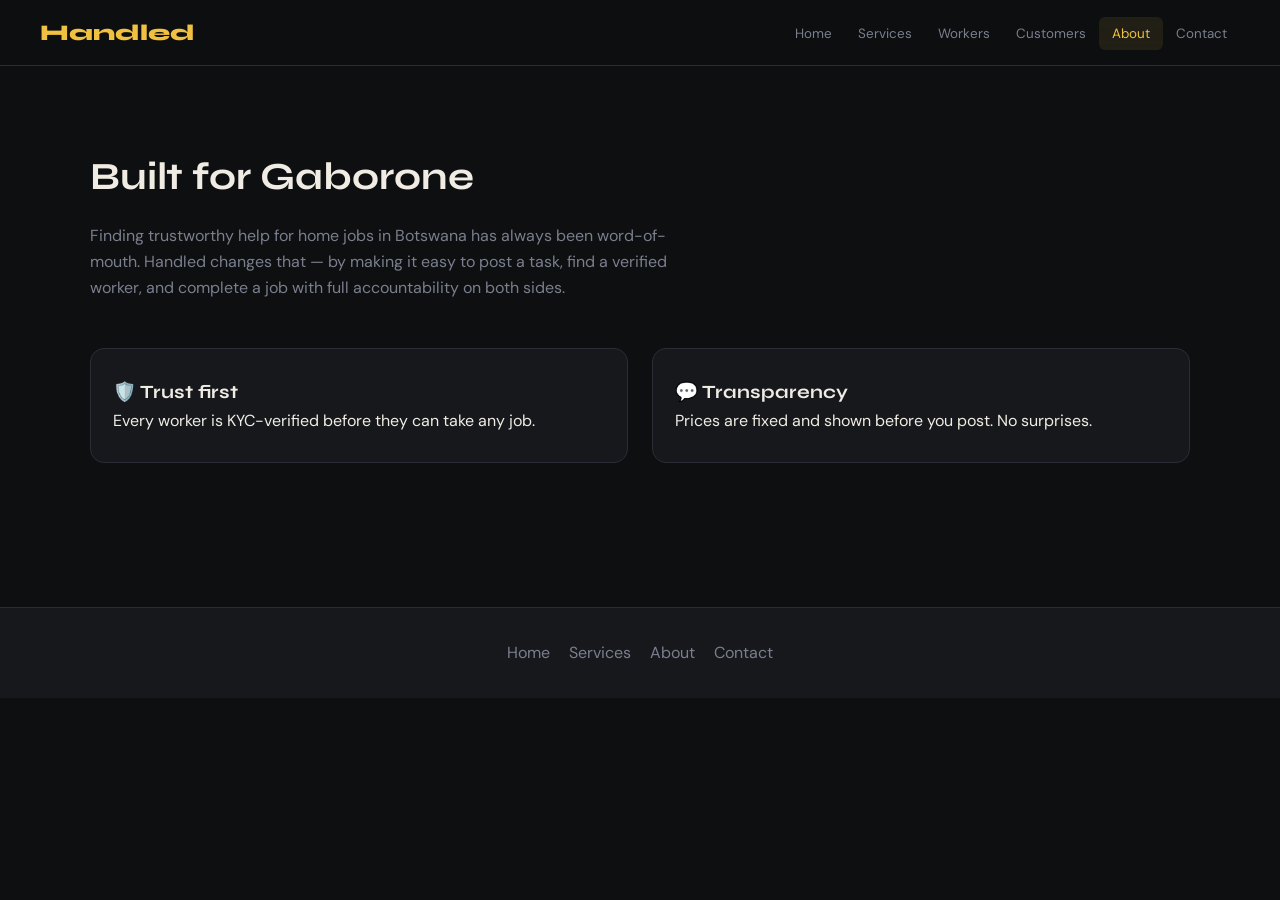
==== about.html @ d00cb19a "Add about.html with initial content and styles" ====
<!DOCTYPE html>
<html lang="en">
<head>
  <meta charset="UTF-8" />
  <meta name="viewport" content="width=device-width, initial-scale=1.0" />
  <title>Handled - About Us</title>
  <link rel="preconnect" href="https://fonts.googleapis.com" />
  <link href="https://fonts.googleapis.com/css2?family=Syne:wght@400;600;700;800&family=DM+Sans:wght@300;400;500;600&display=swap" rel="stylesheet" />
  <style>
    :root {
      --bg: #0e0f11; --surface: #16181c; --border: #2a2d35; --accent: #f0c040; --text: #f0ece4; --muted: #7a7f8e; --radius: 14px;
    }
    *, *::before, *::after { box-sizing: border-box; margin: 0; padding: 0; }
    body { font-family: 'DM Sans', sans-serif; background: var(--bg); color: var(--text); line-height: 1.6; padding-top: 66px;}
    h2, h3 { font-family: 'Syne', sans-serif; }
    nav { position: fixed; top: 0; left: 0; right: 0; z-index: 1000; background: rgba(14,15,17,.92); backdrop-filter: blur(18px); display: flex; align-items: center; justify-content: space-between; padding: 0 2.5rem; height: 66px; border-bottom: 1px solid var(--border); }
    .nav-brand { font-family: 'Syne', sans-serif; font-weight: 800; color: var(--accent); text-decoration: none; font-size: 1.4rem;}
    .nav-links { display: flex; list-style: none; }
    .nav-links a { padding: 8px 13px; font-size: .84rem; color: var(--muted); text-decoration: none; }
    .nav-links a.active { color: var(--accent); background: rgba(240,192,64,.09); border-radius: 6px; }
    .section { padding: 5rem 2.5rem; }
    .section-inner { max-width: 1100px; margin: 0 auto; }
    .values-grid { display: grid; grid-template-columns: repeat(auto-fit, minmax(200px, 1fr)); gap: 1.5rem; }
    .value-card { background: var(--surface); border: 1px solid var(--border); border-radius: var(--radius); padding: 1.8rem 1.4rem; }
    footer { background: var(--surface); text-align: center; padding: 2rem; margin-top: 4rem; border-top: 1px solid var(--border); }
    footer a { color: var(--muted); text-decoration: none; margin: 0 .6rem; }
  </style>
</head>
<body>

<nav>
  <a class="nav-brand" href="index.html">Handled</a>
  <ul class="nav-links">
    <li><a href="index.html">Home</a></li>
    <li><a href="services.html">Services</a></li>
    <li><a href="workers.html">Workers</a></li>
    <li><a href="customers.html">Customers</a></li>
    <li><a href="about.html" class="active">About</a></li>
    <li><a href="contact.html">Contact</a></li>
  </ul>
</nav>

<div class="page" id="page-about" style="display:block;">
  <section class="section">
    <div class="section-inner">
      <h2 style="font-size: 2.4rem; margin-bottom: 1rem;">Built for Gaborone</h2>
      <p style="max-width:620px; color:var(--muted); margin-bottom:3rem;">Finding trustworthy help for home jobs in Botswana has always been word-of-mouth. Handled changes that — by making it easy to post a task, find a verified worker, and complete a job with full accountability on both sides.</p>
      <div class="values-grid">
        <div class="value-card"><h3>🛡️ Trust first</h3><p>Every worker is KYC-verified before they can take any job.</p></div>
        <div class="value-card"><h3>💬 Transparency</h3><p>Prices are fixed and shown before you post. No surprises.</p></div>
      </div>
    </div>
  </section>
  <footer>
    <a href="index.html">Home</a><a href="services.html">Services</a><a href="about.html">About</a><a href="contact.html">Contact</a>
  </footer>
</div>

</body>
</html>
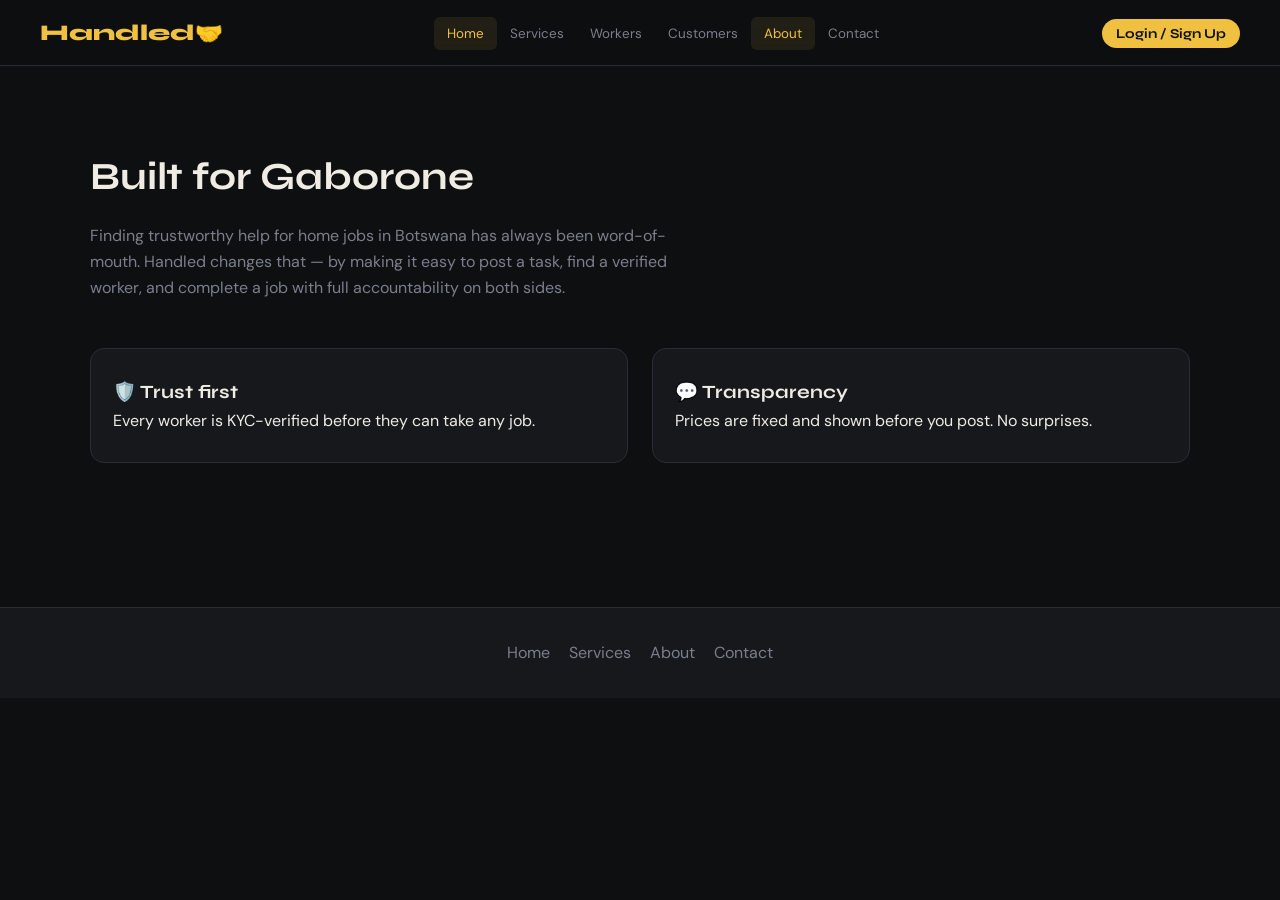
==== commit 5f44b0b0: "Update about.html" ====
--- a/about.html
+++ b/about.html
@@ -27,17 +27,20 @@
   </style>
 </head>
 <body>
-
-<nav>
-  <a class="nav-brand" href="index.html">Handled</a>
-  <ul class="nav-links">
-    <li><a href="index.html">Home</a></li>
+  
+  <nav aria-label="Main navigation">
+  <a class="nav-brand" href="index.html">Handled🤝</a>
+  <ul class="nav-links" role="list">
+    <li><a href="index.html" class="active">Home</a></li>
     <li><a href="services.html">Services</a></li>
     <li><a href="workers.html">Workers</a></li>
     <li><a href="customers.html">Customers</a></li>
     <li><a href="about.html" class="active">About</a></li>
     <li><a href="contact.html">Contact</a></li>
   </ul>
+  <div class="nav-right">
+    <a href="customers.html" style="font-size: .85rem; font-weight: 700; color: #0e0f11; background: var(--accent); text-decoration: none; padding: 6px 14px; border-radius: 20px; font-family: 'Syne', sans-serif;">Login / Sign Up</a>
+  </div>
 </nav>
 
 <div class="page" id="page-about" style="display:block;">
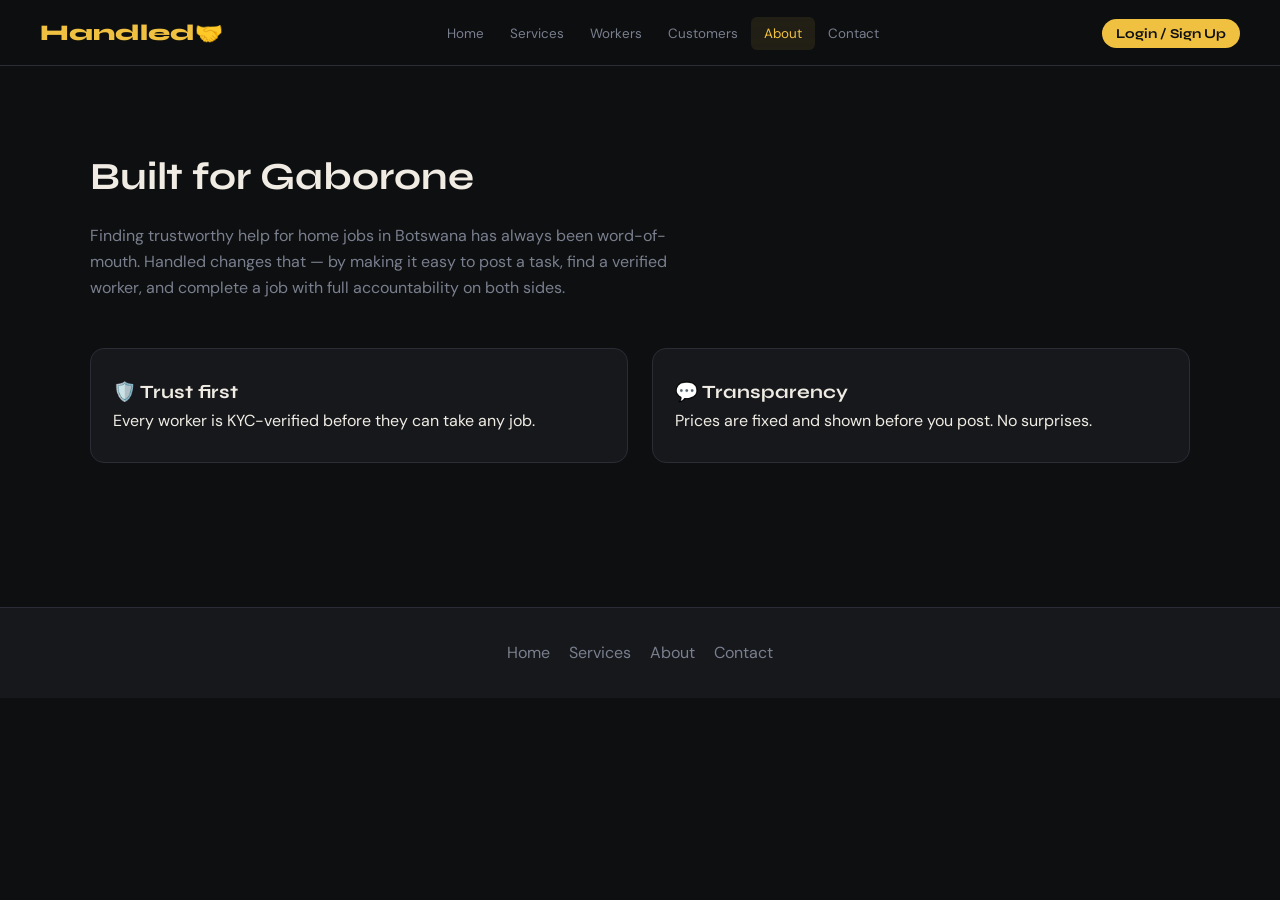
==== commit df4b93ec: "Update navigation links in about.html Removed 'active' class from Home link in navigation." ====
--- a/about.html
+++ b/about.html
@@ -31,7 +31,7 @@
   <nav aria-label="Main navigation">
   <a class="nav-brand" href="index.html">Handled🤝</a>
   <ul class="nav-links" role="list">
-    <li><a href="index.html" class="active">Home</a></li>
+    <li><a href="index.html">Home</a></li>
     <li><a href="services.html">Services</a></li>
     <li><a href="workers.html">Workers</a></li>
     <li><a href="customers.html">Customers</a></li>
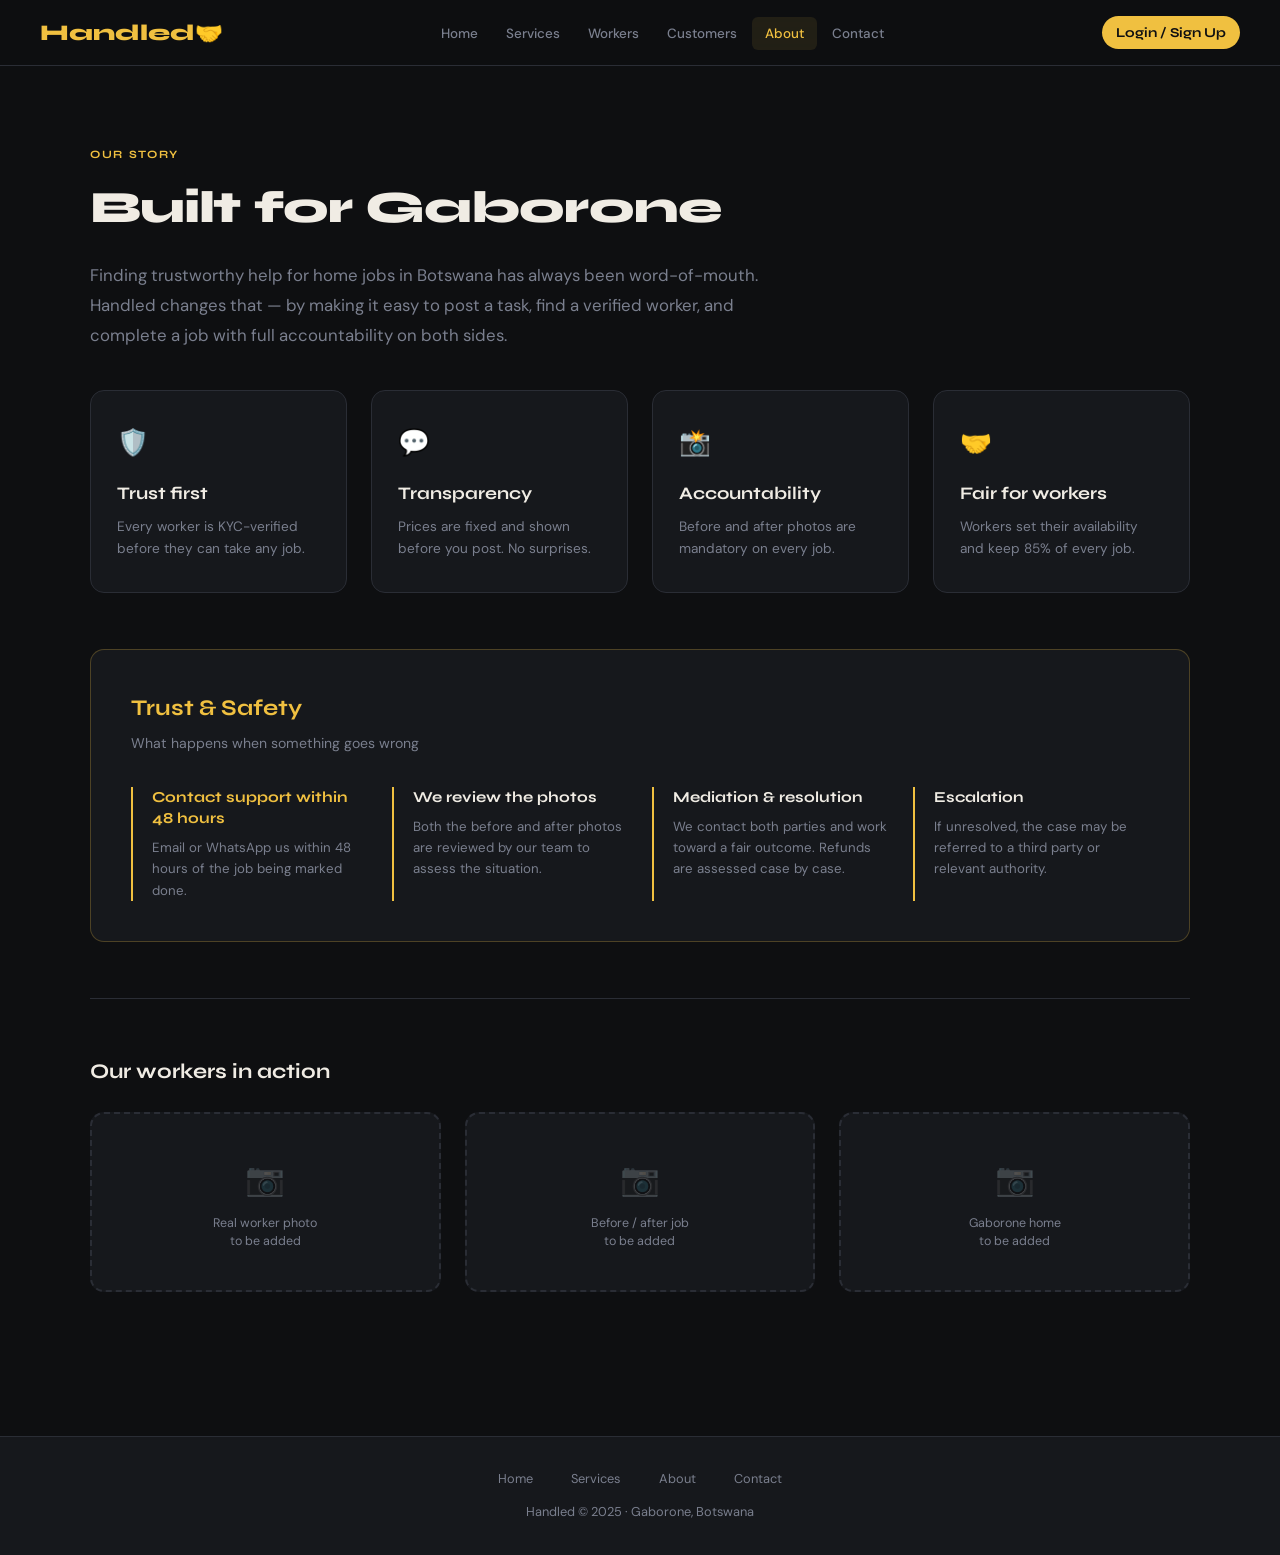
==== commit 703b01e2: "Refactor about.html for improved structure and styles" ====
--- a/about.html
+++ b/about.html
@@ -8,29 +8,66 @@
   <link href="https://fonts.googleapis.com/css2?family=Syne:wght@400;600;700;800&family=DM+Sans:wght@300;400;500;600&display=swap" rel="stylesheet" />
   <style>
     :root {
-      --bg: #0e0f11; --surface: #16181c; --border: #2a2d35; --accent: #f0c040; --text: #f0ece4; --muted: #7a7f8e; --radius: 14px;
+      --bg: #0e0f11; --surface: #16181c; --surface2: #1e2127; --border: #2a2d35;
+      --accent: #f0c040; --text: #f0ece4; --muted: #7a7f8e; --radius: 14px; --radius-sm: 8px;
     }
     *, *::before, *::after { box-sizing: border-box; margin: 0; padding: 0; }
     body { font-family: 'DM Sans', sans-serif; background: var(--bg); color: var(--text); line-height: 1.6; padding-top: 66px;}
-    h2, h3 { font-family: 'Syne', sans-serif; }
+    h1, h2, h3, h4 { font-family: 'Syne', sans-serif; }
+    
+    /* Navbar Styles */
     nav { position: fixed; top: 0; left: 0; right: 0; z-index: 1000; background: rgba(14,15,17,.92); backdrop-filter: blur(18px); display: flex; align-items: center; justify-content: space-between; padding: 0 2.5rem; height: 66px; border-bottom: 1px solid var(--border); }
-    .nav-brand { font-family: 'Syne', sans-serif; font-weight: 800; color: var(--accent); text-decoration: none; font-size: 1.4rem;}
-    .nav-links { display: flex; list-style: none; }
-    .nav-links a { padding: 8px 13px; font-size: .84rem; color: var(--muted); text-decoration: none; }
+    .nav-brand { font-family: 'Syne', sans-serif; font-weight: 800; font-size: 1.4rem; color: var(--accent); text-decoration: none; }
+    .nav-links { display: flex; gap: 2px; list-style: none; }
+    .nav-links a { padding: 8px 13px; font-size: .84rem; font-weight: 500; color: var(--muted); text-decoration: none; }
     .nav-links a.active { color: var(--accent); background: rgba(240,192,64,.09); border-radius: 6px; }
+    .nav-right { display: flex; align-items: center; gap: .8rem; }
+    .nav-right a { font-size: .85rem; font-weight: 700; color: #0e0f11; background: var(--accent); text-decoration: none; padding: 6px 14px; border-radius: 20px; font-family: 'Syne', sans-serif; }
+    
+    /* Layout Configurations */
     .section { padding: 5rem 2.5rem; }
     .section-inner { max-width: 1100px; margin: 0 auto; }
-    .values-grid { display: grid; grid-template-columns: repeat(auto-fit, minmax(200px, 1fr)); gap: 1.5rem; }
-    .value-card { background: var(--surface); border: 1px solid var(--border); border-radius: var(--radius); padding: 1.8rem 1.4rem; }
-    footer { background: var(--surface); text-align: center; padding: 2rem; margin-top: 4rem; border-top: 1px solid var(--border); }
+    .section-label { font-size: .7rem; font-weight: 700; text-transform: uppercase; letter-spacing: .15em; color: var(--accent); margin-bottom: .5rem; font-family: 'Syne', sans-serif; }
+    .section-title { font-size: clamp(2rem, 4vw, 2.8rem); font-weight: 800; margin-bottom: 1rem; letter-spacing: -.02em; }
+    
+    /* Values 4-Column Grid */
+    .values-grid { display: grid; grid-template-columns: repeat(auto-fit, minmax(220px, 1fr)); gap: 1.5rem; margin-top: 2.5rem; }
+    .value-card { background: var(--surface); border: 1px solid var(--border); border-radius: var(--radius); padding: 2rem 1.6rem; transition: all .22s; }
+    .value-card:hover { border-color: rgba(240,192,64,.3); transform: translateY(-2px); }
+    .value-icon { font-size: 1.6rem; margin-bottom: 1rem; display: block; }
+    .value-card h3 { font-size: 1.1rem; margin-bottom: .5rem; font-weight: 700; }
+    .value-card p { font-size: .85rem; color: var(--muted); line-height: 1.6; }
+    
+    /* Trust & Safety Panel Box */
+    .trust-section { background: var(--surface); border: 1px solid rgba(240,192,64,0.25); border-radius: var(--radius); padding: 2.5rem; margin-top: 3.5rem; }
+    .trust-section h3 { font-size: 1.4rem; font-weight: 700; margin-bottom: .4rem; color: var(--accent); }
+    .trust-section > p { font-size: .88rem; color: var(--muted); margin-bottom: 2rem; }
+    
+    /* Trust Workflow Steps (Horizontal with side borders) */
+    .trust-steps { display: grid; grid-template-columns: repeat(auto-fit, minmax(220px, 1fr)); gap: 1.5rem; }
+    .trust-step { border-left: 2px solid var(--accent); padding-left: 1.2rem; }
+    .trust-step h4 { font-size: .95rem; font-weight: 700; margin-bottom: .5rem; color: var(--text); line-height: 1.4; }
+    .trust-step p { font-size: .83rem; color: var(--muted); line-height: 1.6; }
+    
+    /* Photo Placeholders Section */
+    .photo-grid { display: grid; grid-template-columns: repeat(auto-fit, minmax(250px, 1fr)); gap: 1.5rem; margin-top: 1.5rem; }
+    .photo-placeholder { background: var(--surface); border: 2px dashed var(--border); border-radius: var(--radius); display: flex; flex-direction: column; align-items: center; justify-content: center; gap: .6rem; padding: 3rem 1.5rem; text-align: center; height: 180px; }
+    .photo-placeholder .ph-icon { font-size: 2rem; opacity: .25; }
+    .photo-placeholder p { font-size: .78rem; color: var(--muted); line-height: 1.4; }
+    
+    .divider { height: 1px; background: var(--border); margin: 3.5rem 0; }
+    
+    /* Footer styles */
+    footer { background: var(--surface); text-align: center; padding: 2rem; margin-top: 4rem; border-top: 1px solid var(--border); color: var(--muted); font-size: .8rem; }
     footer a { color: var(--muted); text-decoration: none; margin: 0 .6rem; }
+    .footer-links { display: flex; justify-content: center; flex-wrap: wrap; gap: .3rem 1.2rem; margin-bottom: .8rem; }
   </style>
 </head>
 <body>
-  
-  <nav aria-label="Main navigation">
+
+<nav>
   <a class="nav-brand" href="index.html">Handled🤝</a>
-  <ul class="nav-links" role="list">
+  <ul class="nav-links">
     <li><a href="index.html">Home</a></li>
     <li><a href="services.html">Services</a></li>
     <li><a href="workers.html">Workers</a></li>
@@ -39,23 +76,92 @@
     <li><a href="contact.html">Contact</a></li>
   </ul>
   <div class="nav-right">
-    <a href="customers.html" style="font-size: .85rem; font-weight: 700; color: #0e0f11; background: var(--accent); text-decoration: none; padding: 6px 14px; border-radius: 20px; font-family: 'Syne', sans-serif;">Login / Sign Up</a>
+    <a href="customers.html">Login / Sign Up</a>
   </div>
 </nav>
 
-<div class="page" id="page-about" style="display:block;">
+<div class="page" style="display:block;">
   <section class="section">
     <div class="section-inner">
-      <h2 style="font-size: 2.4rem; margin-bottom: 1rem;">Built for Gaborone</h2>
-      <p style="max-width:620px; color:var(--muted); margin-bottom:3rem;">Finding trustworthy help for home jobs in Botswana has always been word-of-mouth. Handled changes that — by making it easy to post a task, find a verified worker, and complete a job with full accountability on both sides.</p>
+      <p class="section-label">Our story</p>
+      <h2 class="section-title">Built for Gaborone</h2>
+      <p style="max-width: 720px; color: var(--muted); font-size: 1.05rem; line-height: 1.8;">
+        Finding trustworthy help for home jobs in Botswana has always been word-of-mouth. Handled changes that — by making it easy to post a task, find a verified worker, and complete a job with full accountability on both sides.
+      </p>
+      
       <div class="values-grid">
-        <div class="value-card"><h3>🛡️ Trust first</h3><p>Every worker is KYC-verified before they can take any job.</p></div>
-        <div class="value-card"><h3>💬 Transparency</h3><p>Prices are fixed and shown before you post. No surprises.</p></div>
+        <div class="value-card">
+          <span class="value-icon">🛡️</span>
+          <h3>Trust first</h3>
+          <p>Every worker is KYC-verified before they can take any job.</p>
+        </div>
+        <div class="value-card">
+          <span class="value-icon">💬</span>
+          <h3>Transparency</h3>
+          <p>Prices are fixed and shown before you post. No surprises.</p>
+        </div>
+        <div class="value-card">
+          <span class="value-icon">📸</span>
+          <h3>Accountability</h3>
+          <p>Before and after photos are mandatory on every job.</p>
+        </div>
+        <div class="value-card">
+          <span class="value-icon">🤝</span>
+          <h3>Fair for workers</h3>
+          <p>Workers set their availability and keep 85% of every job.</p>
+        </div>
       </div>
+      
+      <div class="trust-section">
+        <h3>Trust & Safety</h3>
+        <p>What happens when something goes wrong</p>
+        
+        <div class="trust-steps">
+          <div class="trust-step">
+            <h4 style="color: var(--accent);">Contact support within 48 hours</h4>
+            <p>Email or WhatsApp us within 48 hours of the job being marked done.</p>
+          </div>
+          <div class="trust-step">
+            <h4>We review the photos</h4>
+            <p>Both the before and after photos are reviewed by our team to assess the situation.</p>
+          </div>
+          <div class="trust-step">
+            <h4>Mediation & resolution</h4>
+            <p>We contact both parties and work toward a fair outcome. Refunds are assessed case by case.</p>
+          </div>
+          <div class="trust-step">
+            <h4>Escalation</h4>
+            <p>If unresolved, the case may be referred to a third party or relevant authority.</p>
+          </div>
+        </div>
+      </div>
+      
+      <div class="divider"></div>
+      
+      <h3 style="margin-bottom: 1rem; font-size: 1.3rem;">Our workers in action</h3>
+      <div class="photo-grid">
+        <div class="photo-placeholder">
+          <div class="ph-icon">📷</div>
+          <p>Real worker photo<br>to be added</p>
+        </div>
+        <div class="photo-placeholder">
+          <div class="ph-icon">📷</div>
+          <p>Before / after job<br>to be added</p>
+        </div>
+        <div class="photo-placeholder">
+          <div class="ph-icon">📷</div>
+          <p>Gaborone home<br>to be added</p>
+        </div>
+      </div>
+
     </div>
   </section>
+  
   <footer>
-    <a href="index.html">Home</a><a href="services.html">Services</a><a href="about.html">About</a><a href="contact.html">Contact</a>
+    <div class="footer-links">
+      <a href="index.html">Home</a><a href="services.html">Services</a><a href="about.html">About</a><a href="contact.html">Contact</a>
+    </div>
+    <p>Handled &copy; 2025 &middot; Gaborone, Botswana</p>
   </footer>
 </div>
 
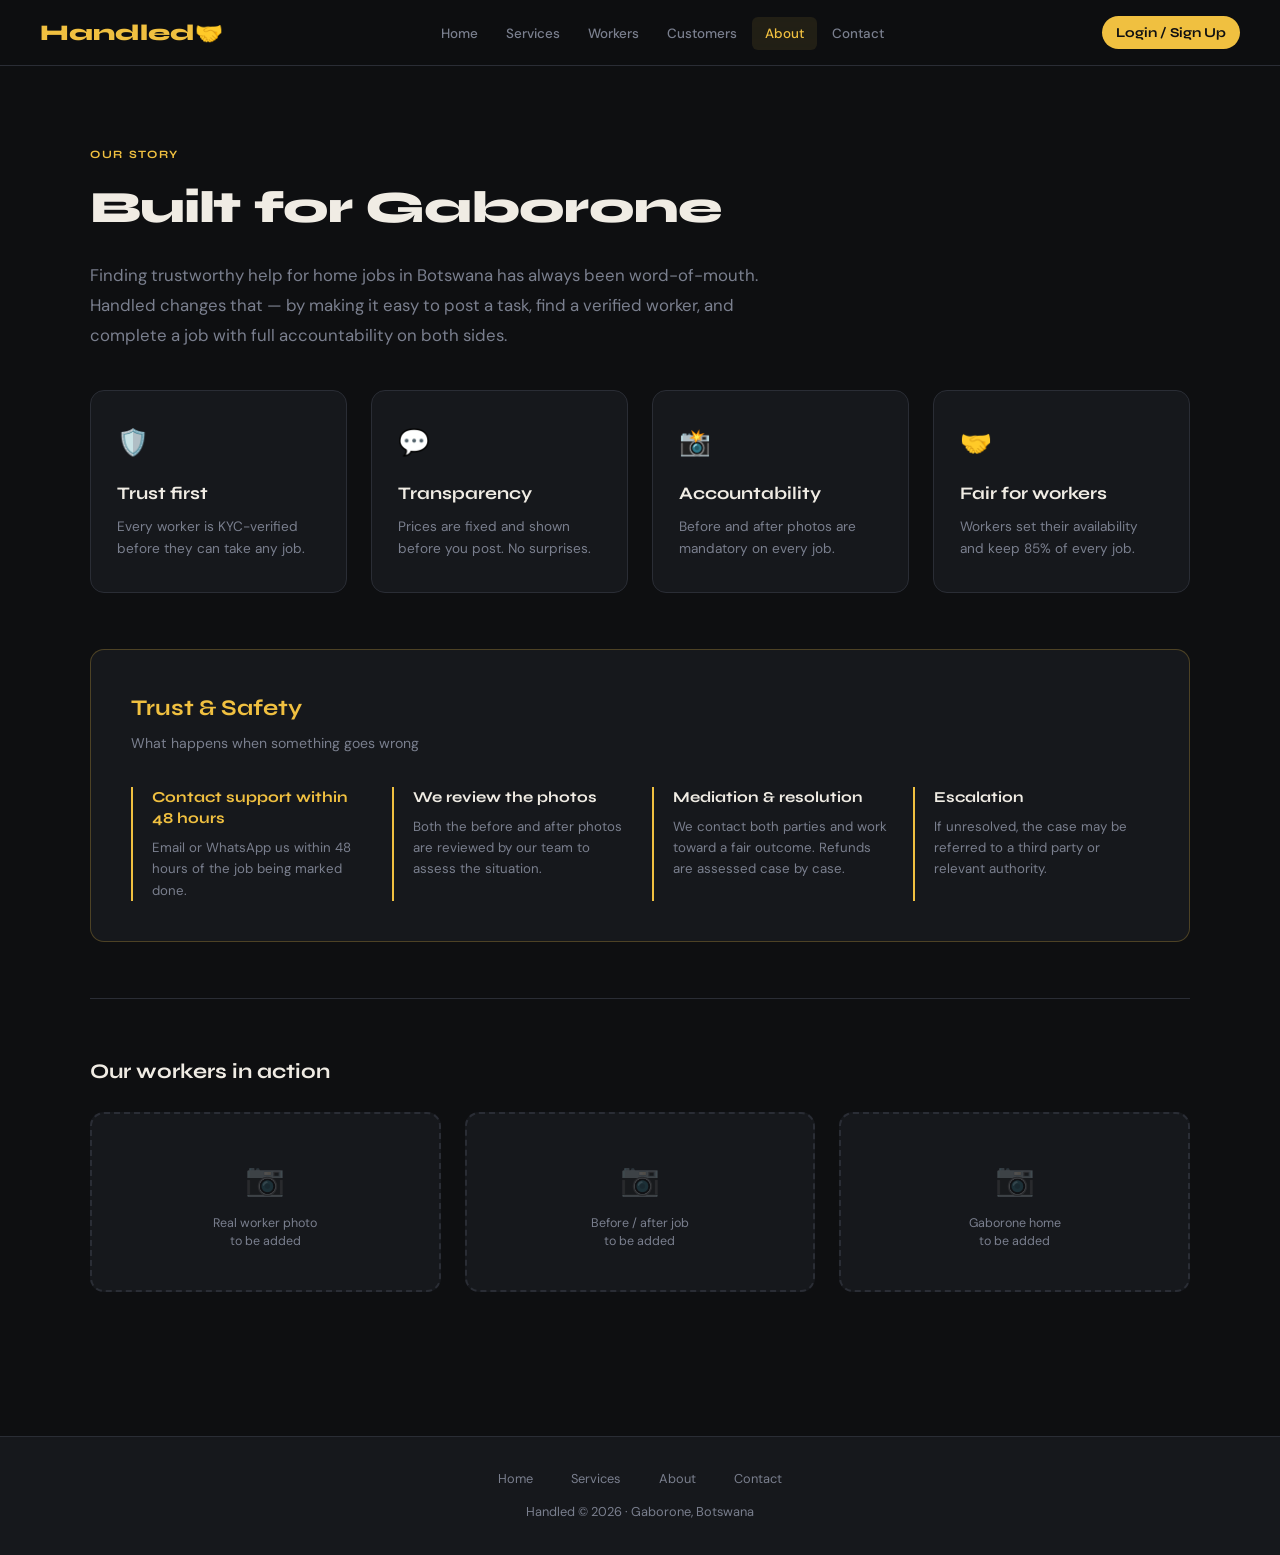
==== commit 0f8c1913: "Enhance navigation with user session display Added user session handling to display user name in nav" ====
--- a/about.html
+++ b/about.html
@@ -75,8 +75,8 @@
     <li><a href="about.html" class="active">About</a></li>
     <li><a href="contact.html">Contact</a></li>
   </ul>
-  <div class="nav-right">
-    <a href="customers.html">Login / Sign Up</a>
+ <div class="nav-right" id="navAuthZone">
+    <a href="customers.html" style="font-size: .85rem; font-weight: 700; color: #0e0f11; background: var(--accent); text-decoration: none; padding: 6px 14px; border-radius: 20px; font-family: 'Syne', sans-serif;">Login / Sign Up</a>
   </div>
 </nav>
 
@@ -157,13 +157,32 @@
     </div>
   </section>
   
-  <footer>
+ <footer>
     <div class="footer-links">
       <a href="index.html">Home</a><a href="services.html">Services</a><a href="about.html">About</a><a href="contact.html">Contact</a>
     </div>
-    <p>Handled &copy; 2025 &middot; Gaborone, Botswana</p>
+    <p>Handled &copy; 2026 &middot; Gaborone, Botswana</p>
   </footer>
-</div>
+</div> <script>
+window.addEventListener('DOMContentLoaded', () => {
+  try {
+    const sessionUser = localStorage.getItem('handled_current_user');
+    if (sessionUser) {
+      const user = JSON.parse(sessionUser);
+      const navAuthZone = document.getElementById('navAuthZone');
+      
+      if (navAuthZone) {
+        // If the user object contains an 'area' property, they are a worker
+        const emoji = user.area ? '👷' : '👋';
+        navAuthZone.innerHTML = `<span style="font-size:0.85rem; color:var(--accent); font-weight:700;">${emoji} ${user.name}</span>`;
+      }
+    }
+  } catch (e) {
+    console.error("Session sync failed:", e);
+  }
+});
+</script>
+
 
 </body>
 </html>
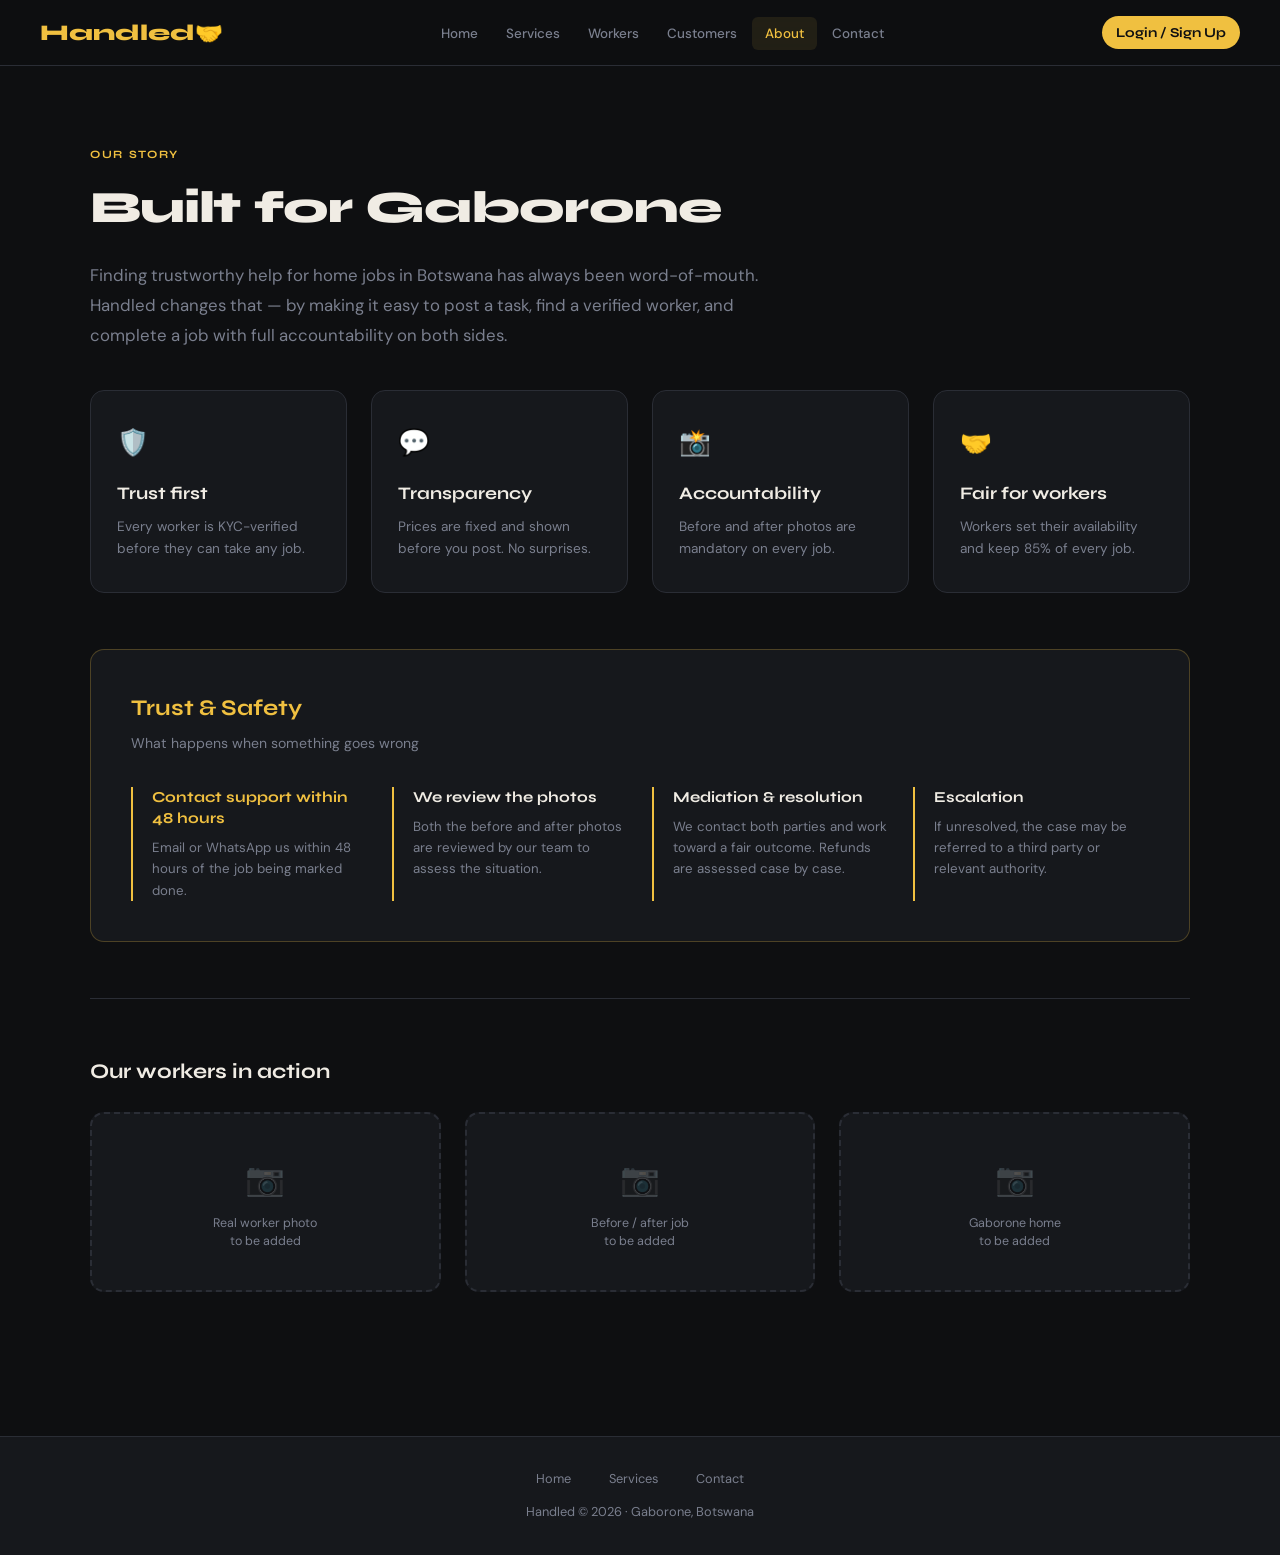
==== commit 4eb2273f: "Remove 'About' link from footer in about.html" ====
--- a/about.html
+++ b/about.html
@@ -159,7 +159,7 @@
   
  <footer>
     <div class="footer-links">
-      <a href="index.html">Home</a><a href="services.html">Services</a><a href="about.html">About</a><a href="contact.html">Contact</a>
+      <a href="index.html">Home</a><a href="services.html">Services</a><a  href="contact.html">Contact</a>
     </div>
     <p>Handled &copy; 2026 &middot; Gaborone, Botswana</p>
   </footer>
